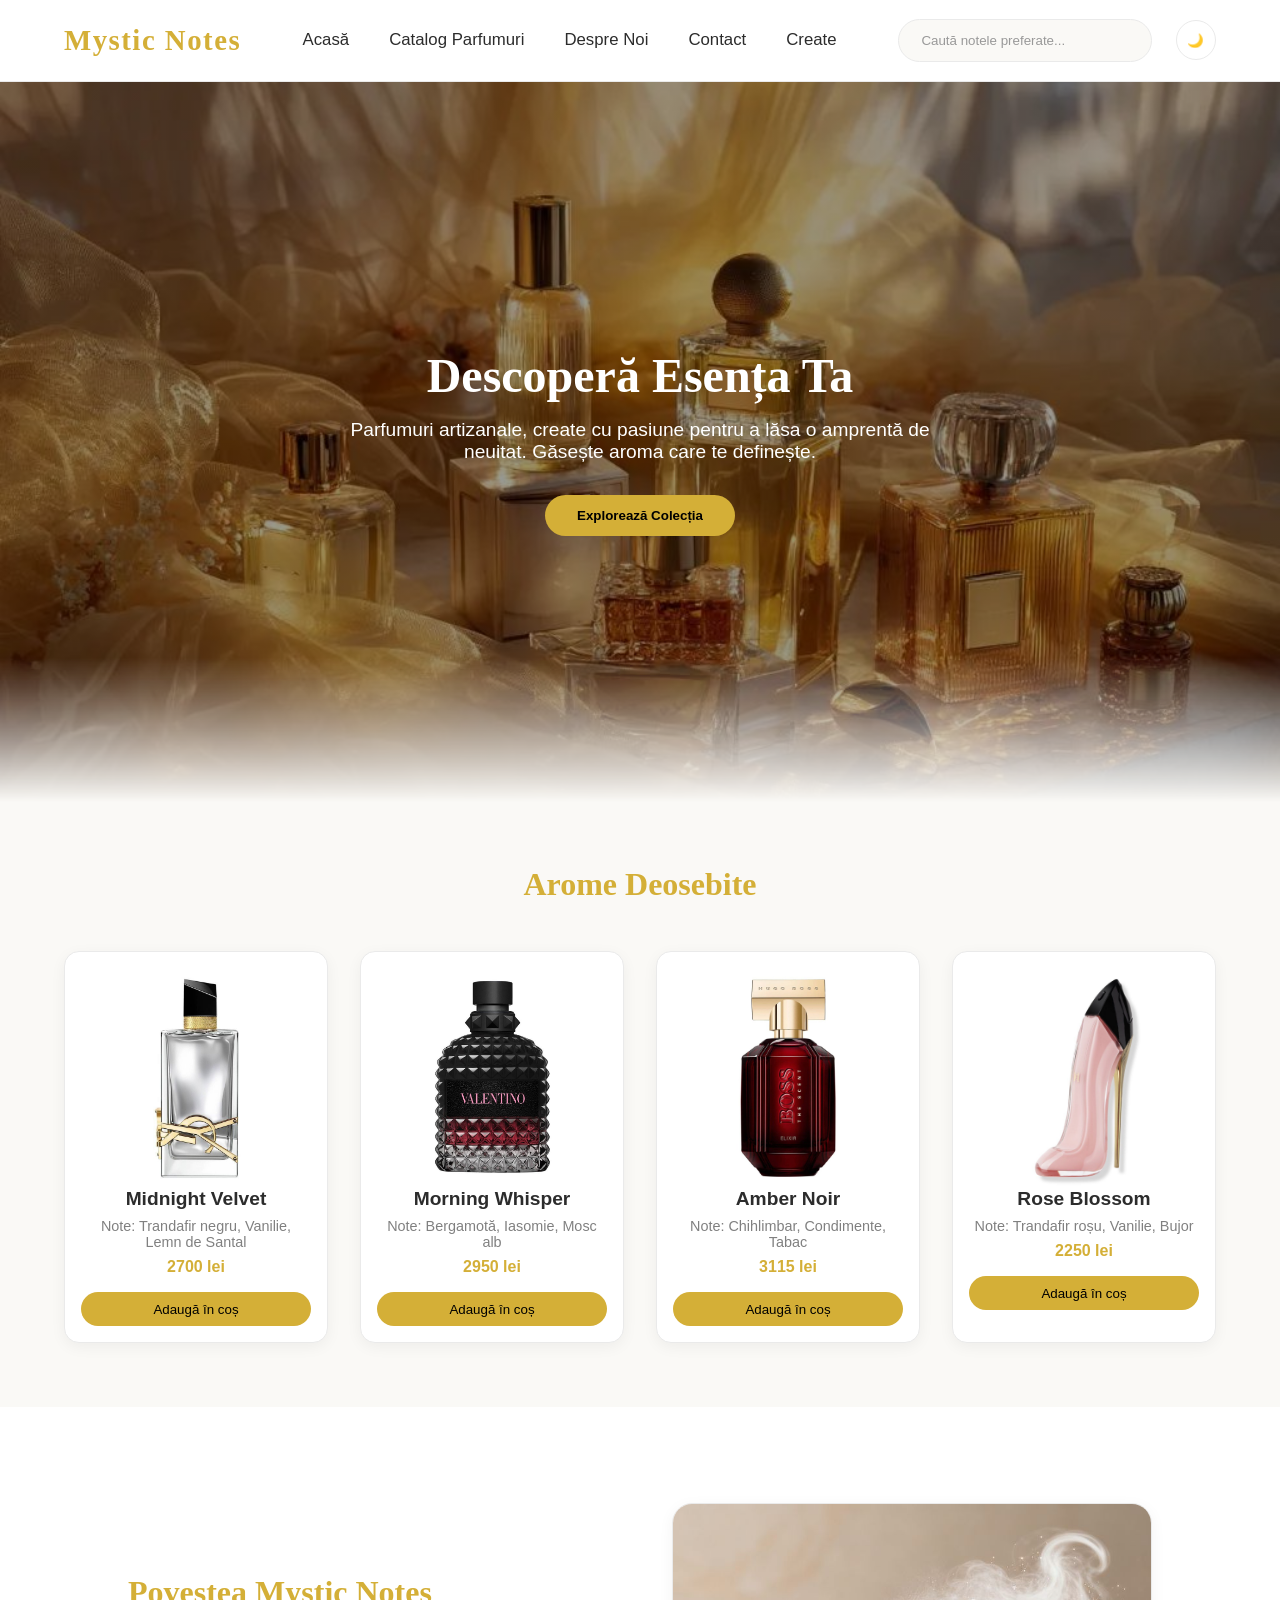
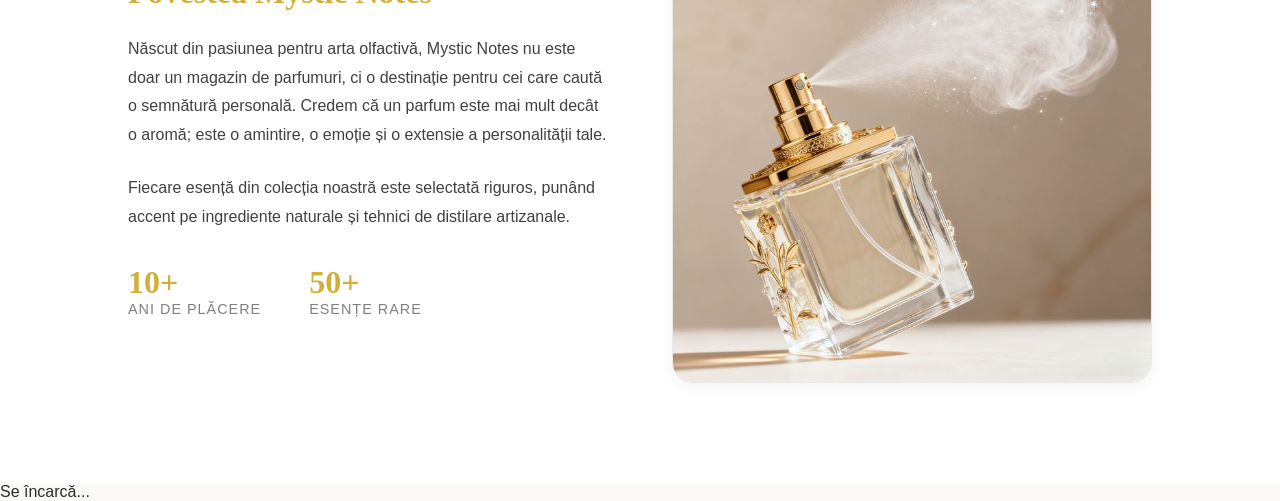
==== index.html @ 204b94d5 "API product" ====
<!DOCTYPE html>
<html lang="ro">

<head>
    <meta charset="UTF-8">
    <meta name="viewport" content="width=device-width, initial-scale=1.0">
    <title>Mystic Notes</title>
    <link rel="stylesheet" href="style.css">
    <link rel="stylesheet" href="https://cdn-uicons.flaticon.com/uicons-bold-rounded/css/uicons-bold-rounded.css">
</head>

<body>

    <header class="header">
        <div class="logo">Mystic Notes</div>

        <nav class="navbar">
            <ul class="nav-links">
                <li><a href="#">Acasă</a></li>
                <li><a href="#">Catalog Parfumuri</a></li>
                <li><a href="#">Despre Noi</a></li>
                <li><a href="Contact us.html">Contact</a></li>
                <li><a href="#">Create</a></li>
            </ul>
        </nav>

        <div class="header-actions">
            <div class="search-container">
                <input type="text" placeholder="Caută notele preferate..." class="search-input">
                <button class="search-btn">
                    <i class="fi fi-br-search"></i>
                </button>
            </div>
            <button id="theme-toggle" class="theme-btn" aria-label="Schimbă tema">
                <span class="icon">🌙</span>
            </button>
            <script src="theme.js"></script>
        </div>
    </header>

    <script src="script.js"></script>

    <main>
        <section class="hero">
            <div class="hero-content">
                <h1>Descoperă Esența Ta</h1>
                <p>Parfumuri artizanale, create cu pasiune pentru a lăsa o amprentă de neuitat. Găsește aroma care te
                    definește.</p>
                <a href="collection.html">
                    <button class="cta-btn">Explorează Colecția</button>
                </a>
            </div>
        </section>
        <section class="catalog" id="catalog">
            <h2 class="section-title">Arome Deosebite</h2>

            <div class="product-grid">
                <!-- PRODUS 1 -->
                <div class="product-card">
                    <a href="product-page.html" class="product-link">
                        <div class="product-image">
                            <img src="imp/libre.jpg" alt="Midnight Velvet">
                        </div>
                        <h3 class="product-name">Midnight Velvet</h3>
                    </a>
                    <p class="product-notes">Note: Trandafir negru, Vanilie, Lemn de Santal</p>
                    <p class="product-price">2700 lei</p>
                    <button class="add-to-cart-btn">Adaugă în coș</button>
                </div>

                <!-- PRODUS 2 -->
                <div class="product-card">
                    <a href="product-page-2.html" class="product-link">
                        <div class="product-image">
                            <img src="imp/valentino.jpg" alt="Morning Whisper">
                        </div>
                        <h3 class="product-name">Morning Whisper</h3>
                    </a>
                    <p class="product-notes">Note: Bergamotă, Iasomie, Mosc alb</p>
                    <p class="product-price">2950 lei</p>
                    <button class="add-to-cart-btn">Adaugă în coș</button>
                </div>

                <!-- PRODUS 3 -->
                <div class="product-card">
                    <a href="product-page-3.html" class="product-link">
                        <div class="product-image">
                            <img src="imp/boss.jpg" alt="Amber Noir">
                        </div>
                        <h3 class="product-name">Amber Noir</h3>
                    </a>
                    <p class="product-notes">Note: Chihlimbar, Condimente, Tabac</p>
                    <p class="product-price">3115 lei</p>
                    <button class="add-to-cart-btn">Adaugă în coș</button>
                </div>

                <!-- PRODUS 4 -->
                <div class="product-card">
                    <a href="product-page-4.html" class="product-link">
                        <div class="product-image">
                            <img src="imp/blush.jpg" alt="Rose Blossom">
                        </div>
                        <h3 class="product-name">Rose Blossom</h3>
                    </a>
                    <p class="product-notes">Note: Trandafir roșu, Vanilie, Bujor</p>
                    <p class="product-price">2250 lei</p>
                    <button class="add-to-cart-btn">Adaugă în coș</button>
                </div>

            </div>
        </section>
        <section class="about" id="despre-noi">
            <div class="about-container">
                <div class="about-text">
                    <h2 class="section-title">Povestea Mystic Notes</h2>
                    <p>Născut din pasiunea pentru arta olfactivă, Mystic Notes nu este doar un magazin de parfumuri, ci
                        o destinație pentru cei care caută o semnătură personală. Credem că un parfum este mai mult
                        decât o aromă; este o amintire, o emoție și o extensie a personalității tale.</p>
                    <p>Fiecare esență din colecția noastră este selectată riguros, punând accent pe ingrediente naturale
                        și tehnici de distilare artizanale.</p>
                    <div class="about-stats">
                        <div class="stat-item">
                            <span class="stat-number">10+</span>
                            <span class="stat-label">Ani de Plăcere</span>
                        </div>
                        <div class="stat-item">
                            <span class="stat-number">50+</span>
                            <span class="stat-label">Esențe Rare</span>
                        </div>
                    </div>
                </div>
                <div class="about-image">
                    <img src="imp/about.jpg" alt="Artizanat Parfumuri">
                </div>
            </div>
        </section>
    </main>
</body>
</html>
<p id="pret">Se încarcă...</p>
<script src="script.js">
</script>
---- style.css ----
/* Variabile globale - Tema Light (Implicită) */
:root {
    --bg-color: #faf9f6; /* Alb cald, perlat */
    --header-bg: #ffffff;
    --text-color: #2c2c2c;
    --accent-color: #d4af37; /* Auriu rafinat */
    --shadow: 0 4px 15px rgba(0, 0, 0, 0.05);
    --border-color: #eaeaea;
}

/* Suprascrierea variabilelor pentru Tema Dark */
body.dark-mode {
    --bg-color: #0f0f11; /* Negru intens, misterios */
    --header-bg: #1a1a1c;
    --text-color: #f0f0f0;
    --accent-color: #cda434; /* Auriu ajustat pentru contrast */
    --shadow: 0 4px 15px rgba(0, 0, 0, 0.4);
    --border-color: #2a2a2c;
}

/* Resetări de bază */
* {
    margin: 0;
    padding: 0;
    box-sizing: border-box;
    font-family: 'Segoe UI', Tahoma, Geneva, Verdana, sans-serif;
    transition: background-color 0.4s ease, color 0.4s ease;
}

body {
    background-color: var(--bg-color);
    color: var(--text-color);
}

/* Stilizare Header */
.header {
    display: flex;
    justify-content: space-between;
    align-items: center;
    padding: 1.2rem 5%;
    background-color: var(--header-bg);
    box-shadow: var(--shadow);
    border-bottom: 1px solid var(--border-color);
}

.logo {
    font-size: 1.8rem;
    font-weight: 700;
    color: var(--accent-color);
    letter-spacing: 1.5px;
    font-family: 'Georgia', serif; /* Font cu serife pentru eleganță */
    cursor: pointer;
}

/* Navigație */
.navbar .nav-links {
    display: flex;
    list-style: none;
    gap: 2.5rem;
}

.navbar a {
    text-decoration: none;
    color: var(--text-color);
    font-weight: 500;
    font-size: 1.05rem;
    position: relative;
}

.navbar a::after {
    content: '';
    position: absolute;
    width: 0;
    height: 2px;
    bottom: -4px;
    left: 0;
    background-color: var(--accent-color);
    transition: width 0.3s ease;
}

.navbar a:hover::after {
    width: 100%;
}

.navbar a:hover {
    color: var(--accent-color);
}

/* Acțiuni (Căutare + Dark Mode) */
.header-actions {
    display: flex;
    align-items: center;
    gap: 1.5rem;
}

.search-container {
    display: flex;
    align-items: center;
    border: 1px solid var(--border-color);
    border-radius: 30px;
    padding: 0.4rem 1rem;
    background-color: var(--bg-color);
}

.search-input {
    border: none;
    outline: none;
    background: transparent;
    color: var(--text-color);
    padding: 0.4rem;
    width: 220px;
}

.search-input::placeholder {
    color: #999;
}

.search-btn {
    background: transparent;
    border: none;
    cursor: pointer;
    font-size: 1.1rem;
    color: var(--text-color);
}

.search-btn i {
    font-size: 18px;
}

.theme-btn {
    background: transparent;
    border: 1px solid var(--border-color);
    border-radius: 50%;
    width: 40px;
    height: 40px;
    cursor: pointer;
    color: var(--text-color);
    display: flex;
    align-items: center;
    justify-content: center;
    transition: transform 0.3s ease;
}

.theme-btn:hover {
    transform: scale(1.1);
    background-color: var(--border-color);
}

.hero {
    height: 80vh;
    display: flex;
    align-items: center;
    justify-content: center;
    text-align: center;
    padding: 0 10%;
    background: linear-gradient(rgba(0,0,0,0.4), rgba(0,0,0,0.4)), url(imp/aroma.jpg);
    background-size: cover;
    background-position: center;
    color: white;

    -webkit-mask-image: linear-gradient(to bottom, black 80%, transparent 100%);
    mask-image: linear-gradient(to bottom, black 80%, transparent 100%);
}

.hero-content h1 {
    font-size: 3rem;
    margin-bottom: 1rem;
    font-family: 'Georgia', serif;
}

.hero-content p {
    font-size: 1.2rem;
    margin-bottom: 2rem;
    max-width: 600px;
}

.cta-btn {
    padding: 0.8rem 2rem;
    border: none;
    border-radius: 30px;
    background-color: var(--accent-color);
    color: black;
    font-weight: 600;
    cursor: pointer;
    transition: all 0.3s ease;
}

.cta-btn:hover {
    transform: scale(1.05);
    opacity: 0.9;
}

.catalog {
    padding: 4rem 5%;
    text-align: center;
}

.section-title {
    font-size: 2rem;
    margin-bottom: 3rem;
    font-family: 'Georgia', serif;
    color: var(--accent-color);
}

.product-grid {
    display: grid;
    grid-template-columns: repeat(4, 1fr);
    gap: 2rem;
}

.product-card {
    width: 100%;
    background-color: var(--header-bg);
    border: 1px solid var(--border-color);
    border-radius: 15px;
    padding: 1rem;
    box-shadow: var(--shadow);
    transition: transform 0.3s ease;
}

.product-card:hover {
    transform: translateY(-8px);
}

.product-image {
    width: 100%;
    height: 220px;
    display: flex;
    align-items: center;
    justify-content: center;
    overflow: hidden;
}

.product-image img {
    max-width: 100%;
    max-height: 100%;
    object-fit: contain; /* 🔥 schimbă asta */
}

/* Text produs */
.product-name {
    font-size: 1.2rem;
    margin-bottom: 0.5rem;
}

.product-notes {
    font-size: 0.9rem;
    color: gray;
    margin-bottom: 0.5rem;
}

.product-price {
    font-weight: bold;
    margin-bottom: 1rem;
    color: var(--accent-color);
}

/* Buton */
.add-to-cart-btn {
    width: 100%;
    padding: 0.6rem;
    border: none;
    border-radius: 20px;
    background-color: var(--accent-color);
    color: black;
    cursor: pointer;
    transition: 0.3s;
}

.add-to-cart-btn:hover {
    opacity: 0.85;
}

/* Secțiunea Despre Noi */
.about {
    padding: 6rem 10%;
    background-color: var(--header-bg);
}

.about-container {
    display: flex;
    align-items: center;
    gap: 4rem;
}

.about-text {
    flex: 1;
    text-align: left;
}

.about-text .section-title {
    text-align: left;
    margin-bottom: 1.5rem;
}

.about-text p {
    line-height: 1.8;
    margin-bottom: 1.5rem;
    color: var(--text-color);
    opacity: 0.9;
}

.about-image {
    flex: 1;
    position: relative;
}

.about-image img {
    width: 100%;
    border-radius: 20px;
    box-shadow: var(--shadow);
    border: 1px solid var(--border-color);
}

/* Statistici în secțiunea About */
.about-stats {
    display: flex;
    gap: 3rem;
    margin-top: 2rem;
}

.stat-item {
    display: flex;
    flex-direction: column;
}

.stat-number {
    font-size: 2rem;
    font-weight: bold;
    color: var(--accent-color);
    font-family: 'Georgia', serif;
}

.stat-label {
    font-size: 0.9rem;
    text-transform: uppercase;
    letter-spacing: 1px;
    color: gray;
}

/* Scroll Fin (Smooth Scroll) */
html {
    scroll-behavior: smooth;
}

/* Ajustare Product Grid pentru Responsivitate */
@media (max-width: 1024px) {
    .product-grid {
        grid-template-columns: repeat(2, 1fr);
    }
    .about-container {
        flex-direction: column;
    }
}

@media (max-width: 600px) {
    .product-grid {
        grid-template-columns: 1fr;
    }
    .navbar {
        display: none; /* Ideal ar fi un meniu burger aici ulterior */
    }
}

.product-link {
    text-decoration: none; /* Scoate linia de sub text */
    color: inherit;        /* Păstrează culoarea originală a textului */
    display: block;        /* Face tot spațiul link-ului clicabil */
}

.product-image img {
    transition: transform 0.3s ease;
}

.product-link:hover .product-image img {
    transform: scale(1.05); /* Efect vizual plăcut la hover pe link */
}

.product-card img {
    width: 100%;
    height: 220px;
    object-fit: contain;
    transition: transform 0.3s ease;
}

.product-card:hover img {
    transform: scale(1.05);
}
#currency {
    margin-left: 10px;
    padding: 5px;
    border-radius: 6px;
    cursor: pointer;
}
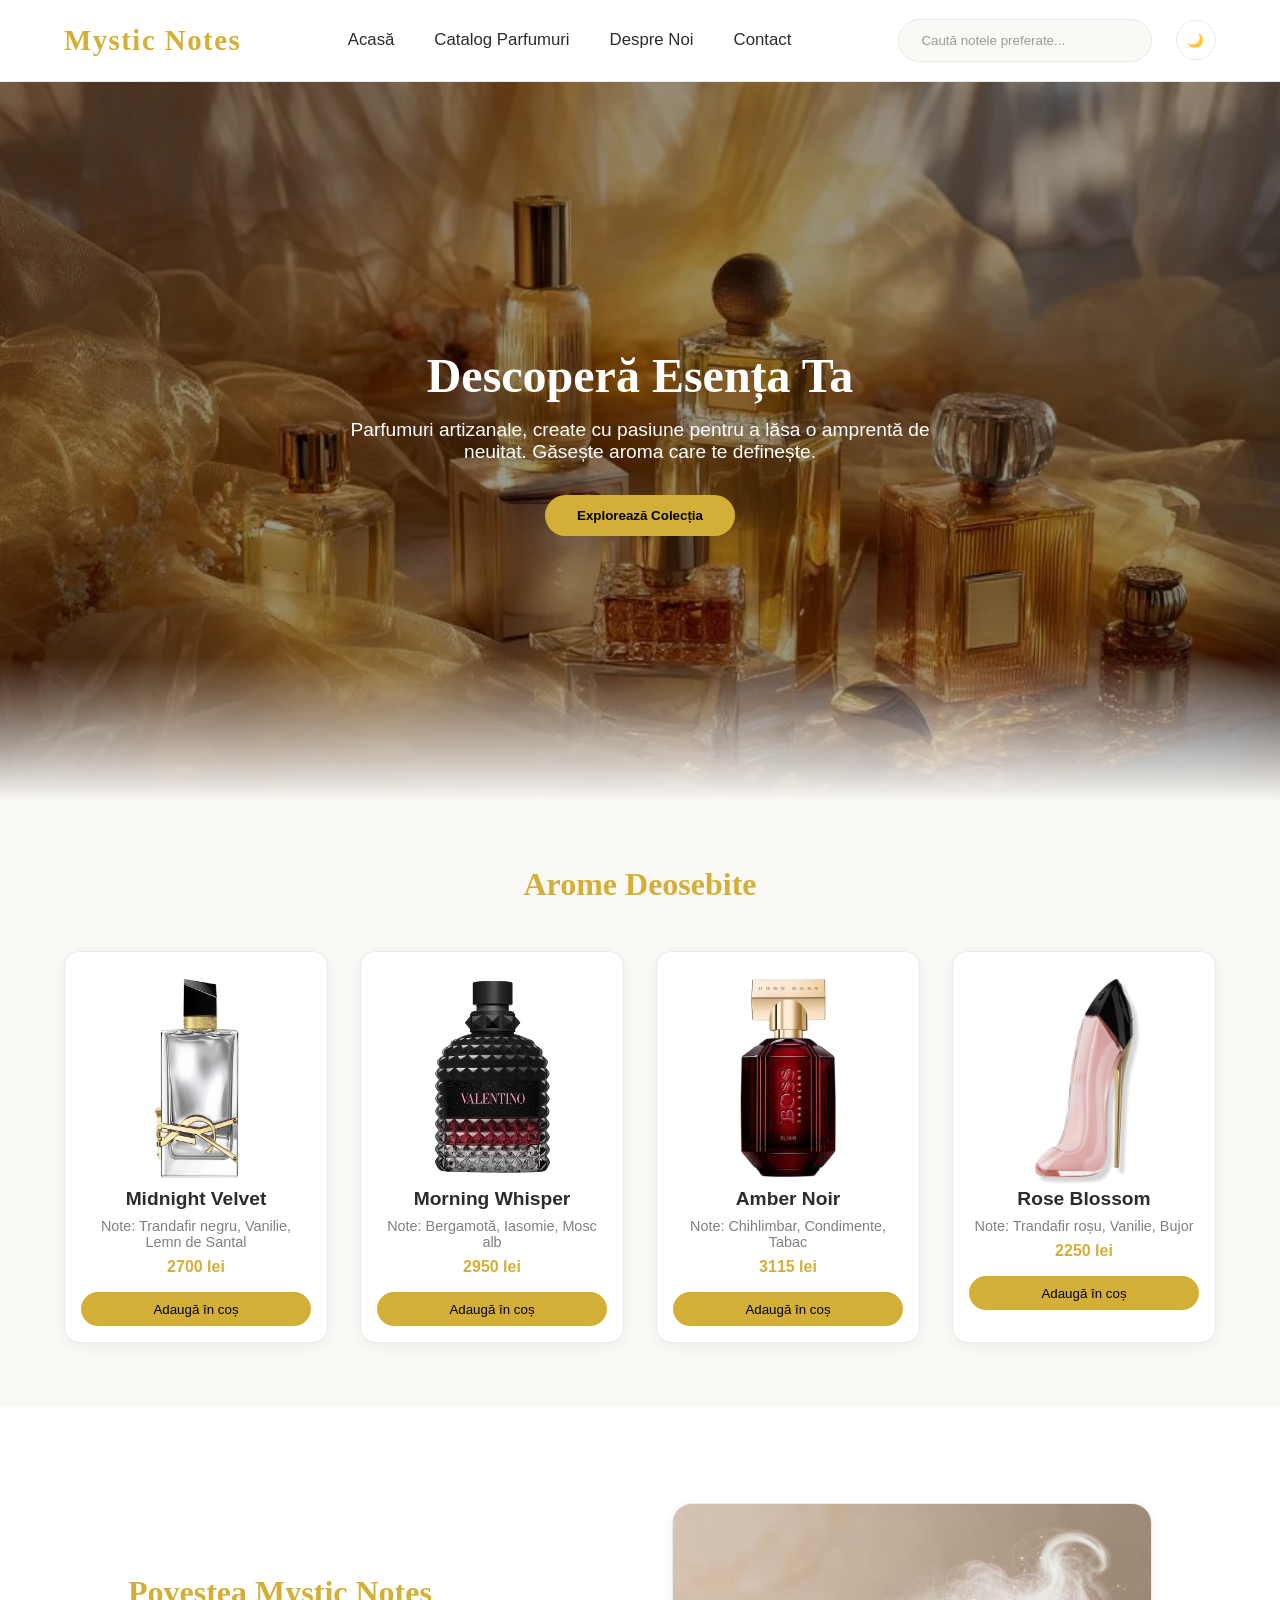
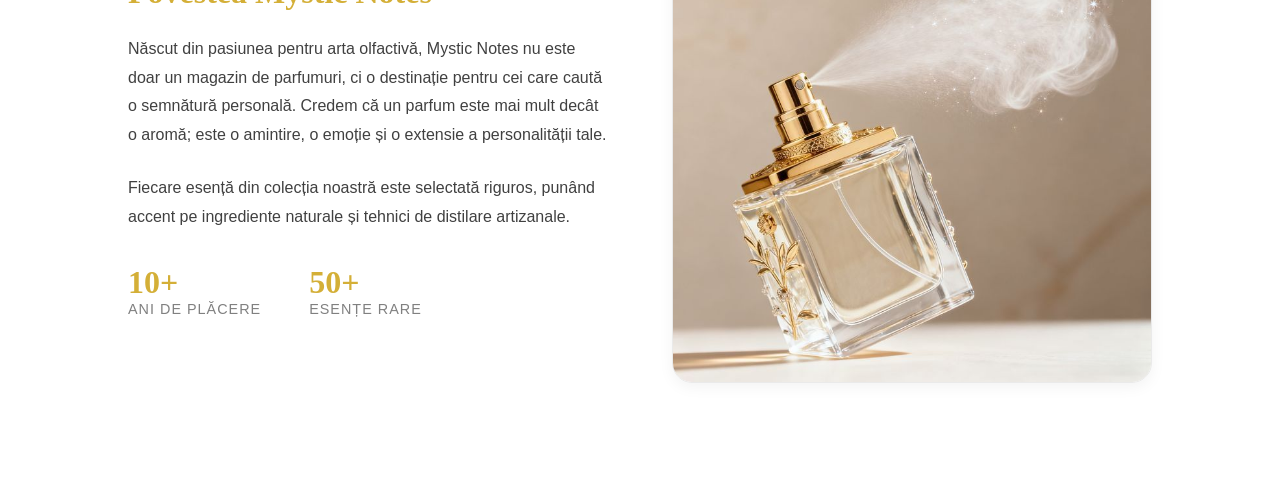
==== commit c7c9c873: "functionarea navigarii pe site" ====
--- a/index.html
+++ b/index.html
@@ -16,11 +16,10 @@
 
         <nav class="navbar">
             <ul class="nav-links">
-                <li><a href="#">Acasă</a></li>
-                <li><a href="#">Catalog Parfumuri</a></li>
-                <li><a href="#">Despre Noi</a></li>
+                <li><a href="#top">Acasă</a></li>
+                <li><a href="collection.html">Catalog Parfumuri</a></li>
+                <li><a href="#despre-noi">Despre Noi</a></li>
                 <li><a href="Contact us.html">Contact</a></li>
-                <li><a href="#">Create</a></li>
             </ul>
         </nav>
 
@@ -55,6 +54,7 @@
             <h2 class="section-title">Arome Deosebite</h2>
 
             <div class="product-grid">
+
                 <!-- PRODUS 1 -->
                 <div class="product-card">
                     <a href="product-page.html" class="product-link">
@@ -136,7 +136,5 @@
         </section>
     </main>
 </body>
-</html>
-<p id="pret">Se încarcă...</p>
-<script src="script.js">
-</script>+
+</html>
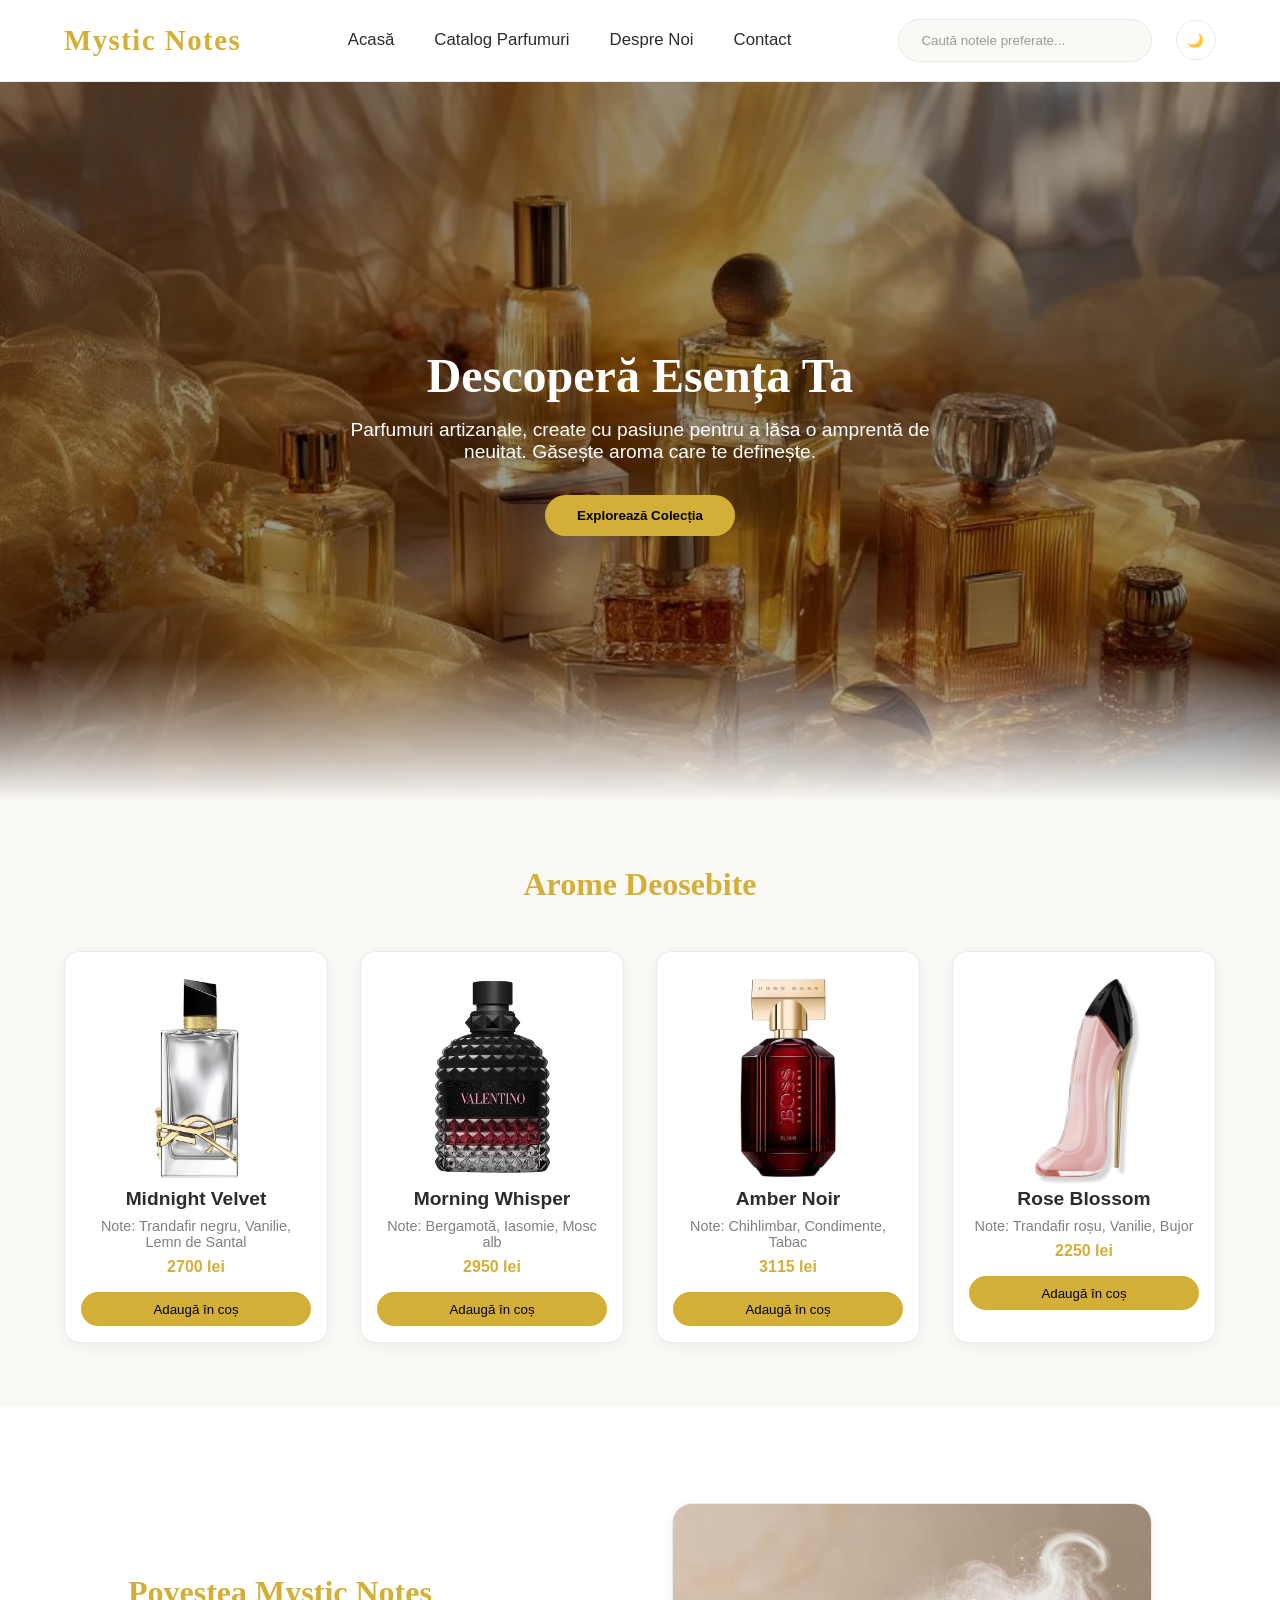
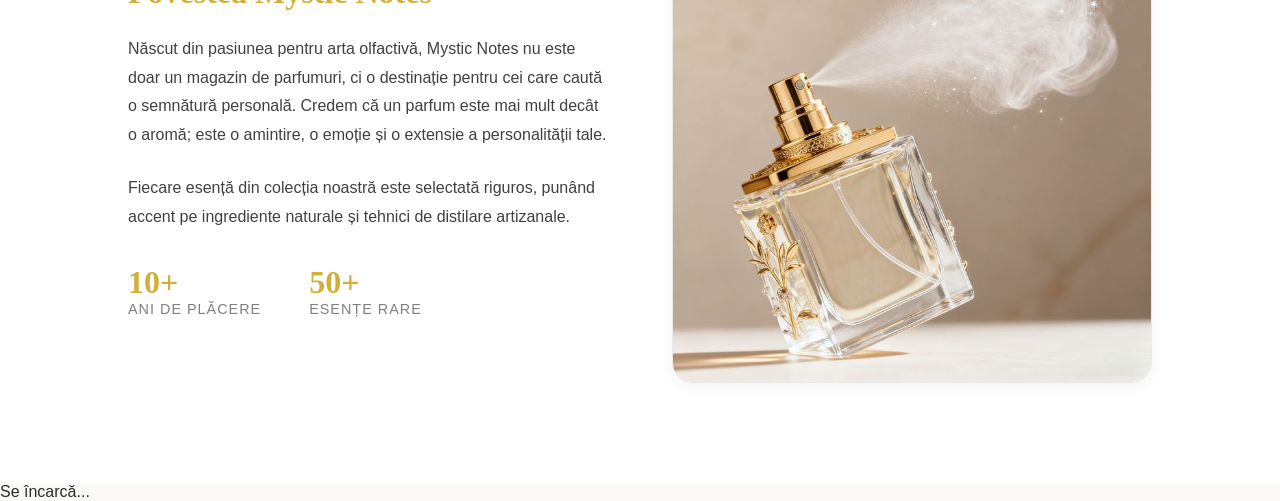
==== commit b093075c: "Merge branch 'main' into navigation" ====
--- a/index.html
+++ b/index.html
@@ -54,7 +54,6 @@
             <h2 class="section-title">Arome Deosebite</h2>
 
             <div class="product-grid">
-
                 <!-- PRODUS 1 -->
                 <div class="product-card">
                     <a href="product-page.html" class="product-link">
@@ -136,5 +135,7 @@
         </section>
     </main>
 </body>
-
-</html>+</html>
+<p id="pret">Se încarcă...</p>
+<script src="script.js">
+</script>
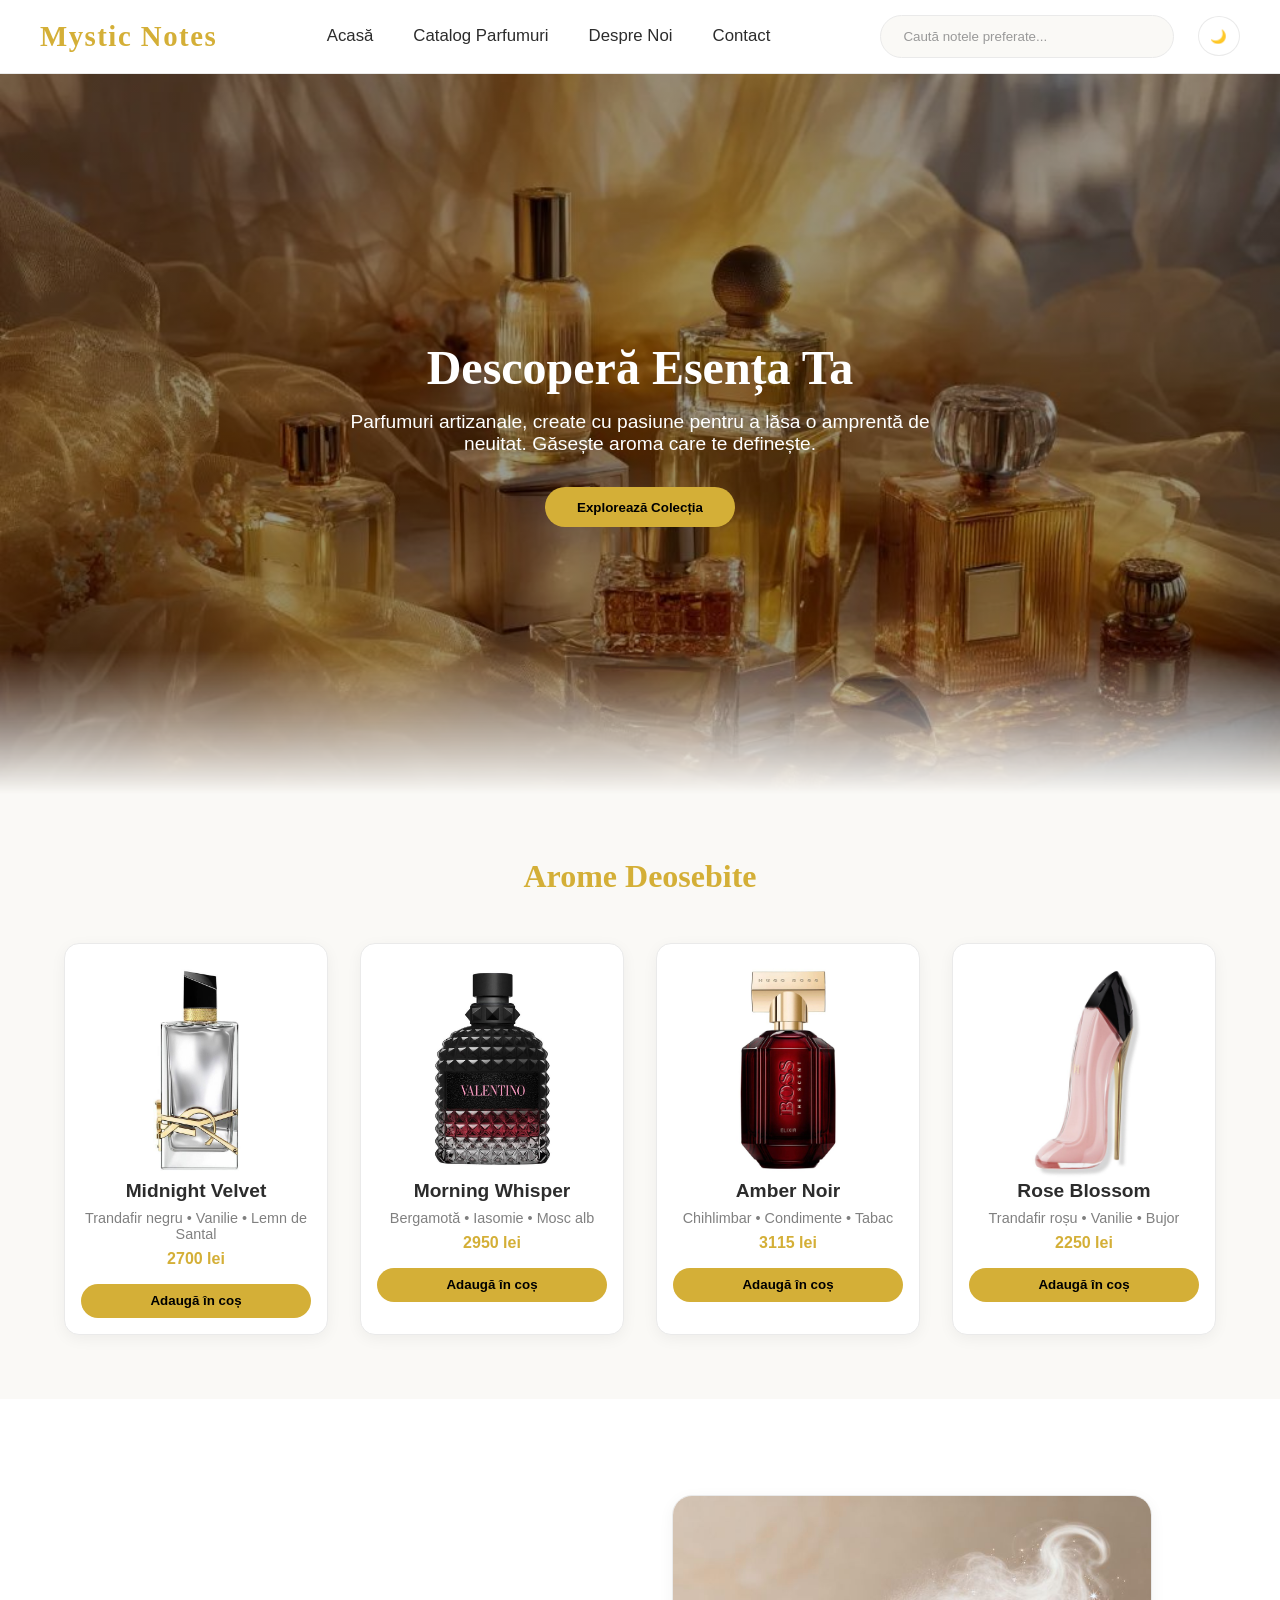
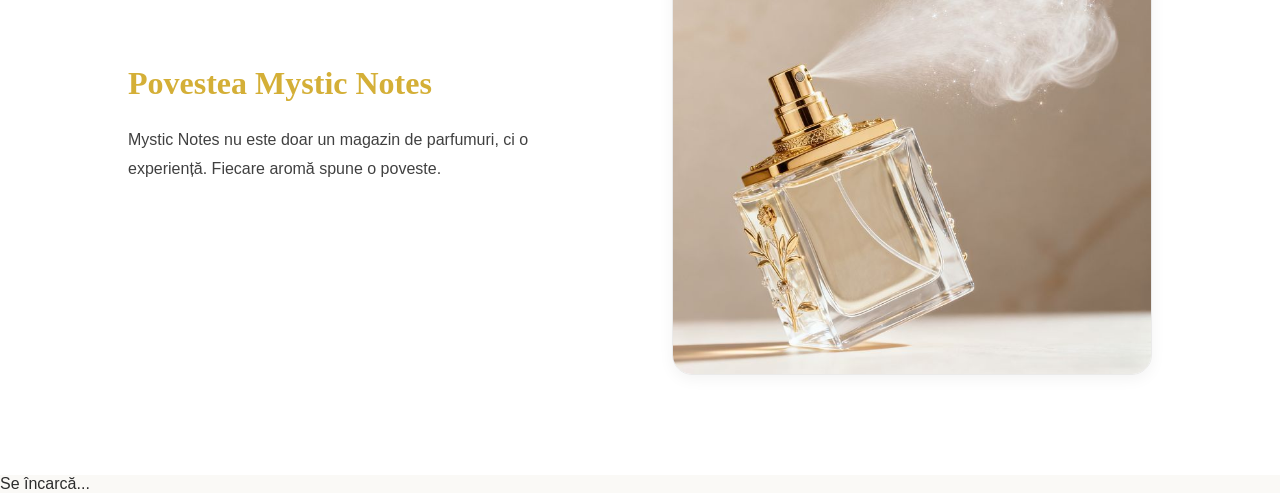
==== commit 3d6b9d22: "add dark for 2 files" ====
--- a/index.html
+++ b/index.html
@@ -5,6 +5,7 @@
     <meta charset="UTF-8">
     <meta name="viewport" content="width=device-width, initial-scale=1.0">
     <title>Mystic Notes</title>
+
     <link rel="stylesheet" href="style.css">
     <link rel="stylesheet" href="https://cdn-uicons.flaticon.com/uicons-bold-rounded/css/uicons-bold-rounded.css">
 </head>
@@ -30,31 +31,33 @@
                     <i class="fi fi-br-search"></i>
                 </button>
             </div>
-            <button id="theme-toggle" class="theme-btn" aria-label="Schimbă tema">
-                <span class="icon">🌙</span>
-            </button>
-            <script src="theme.js"></script>
+
+            <!-- BUTON TEMĂ (simplificat) -->
+            <button id="theme-toggle" class="theme-btn">🌙</button>
         </div>
     </header>
 
-    <script src="script.js"></script>
+    <main>
 
-    <main>
         <section class="hero">
             <div class="hero-content">
                 <h1>Descoperă Esența Ta</h1>
-                <p>Parfumuri artizanale, create cu pasiune pentru a lăsa o amprentă de neuitat. Găsește aroma care te
-                    definește.</p>
+                <p>
+                    Parfumuri artizanale, create cu pasiune pentru a lăsa o amprentă de neuitat.
+                    Găsește aroma care te definește.
+                </p>
+
                 <a href="collection.html">
                     <button class="cta-btn">Explorează Colecția</button>
                 </a>
             </div>
         </section>
+
         <section class="catalog" id="catalog">
             <h2 class="section-title">Arome Deosebite</h2>
 
             <div class="product-grid">
-                <!-- PRODUS 1 -->
+
                 <div class="product-card">
                     <a href="product-page.html" class="product-link">
                         <div class="product-image">
@@ -62,12 +65,11 @@
                         </div>
                         <h3 class="product-name">Midnight Velvet</h3>
                     </a>
-                    <p class="product-notes">Note: Trandafir negru, Vanilie, Lemn de Santal</p>
+                    <p class="product-notes">Trandafir negru • Vanilie • Lemn de Santal</p>
                     <p class="product-price">2700 lei</p>
                     <button class="add-to-cart-btn">Adaugă în coș</button>
                 </div>
 
-                <!-- PRODUS 2 -->
                 <div class="product-card">
                     <a href="product-page-2.html" class="product-link">
                         <div class="product-image">
@@ -75,12 +77,11 @@
                         </div>
                         <h3 class="product-name">Morning Whisper</h3>
                     </a>
-                    <p class="product-notes">Note: Bergamotă, Iasomie, Mosc alb</p>
+                    <p class="product-notes">Bergamotă • Iasomie • Mosc alb</p>
                     <p class="product-price">2950 lei</p>
                     <button class="add-to-cart-btn">Adaugă în coș</button>
                 </div>
 
-                <!-- PRODUS 3 -->
                 <div class="product-card">
                     <a href="product-page-3.html" class="product-link">
                         <div class="product-image">
@@ -88,12 +89,11 @@
                         </div>
                         <h3 class="product-name">Amber Noir</h3>
                     </a>
-                    <p class="product-notes">Note: Chihlimbar, Condimente, Tabac</p>
+                    <p class="product-notes">Chihlimbar • Condimente • Tabac</p>
                     <p class="product-price">3115 lei</p>
                     <button class="add-to-cart-btn">Adaugă în coș</button>
                 </div>
 
-                <!-- PRODUS 4 -->
                 <div class="product-card">
                     <a href="product-page-4.html" class="product-link">
                         <div class="product-image">
@@ -101,41 +101,38 @@
                         </div>
                         <h3 class="product-name">Rose Blossom</h3>
                     </a>
-                    <p class="product-notes">Note: Trandafir roșu, Vanilie, Bujor</p>
+                    <p class="product-notes">Trandafir roșu • Vanilie • Bujor</p>
                     <p class="product-price">2250 lei</p>
                     <button class="add-to-cart-btn">Adaugă în coș</button>
                 </div>
 
             </div>
         </section>
+
         <section class="about" id="despre-noi">
             <div class="about-container">
                 <div class="about-text">
                     <h2 class="section-title">Povestea Mystic Notes</h2>
-                    <p>Născut din pasiunea pentru arta olfactivă, Mystic Notes nu este doar un magazin de parfumuri, ci
-                        o destinație pentru cei care caută o semnătură personală. Credem că un parfum este mai mult
-                        decât o aromă; este o amintire, o emoție și o extensie a personalității tale.</p>
-                    <p>Fiecare esență din colecția noastră este selectată riguros, punând accent pe ingrediente naturale
-                        și tehnici de distilare artizanale.</p>
-                    <div class="about-stats">
-                        <div class="stat-item">
-                            <span class="stat-number">10+</span>
-                            <span class="stat-label">Ani de Plăcere</span>
-                        </div>
-                        <div class="stat-item">
-                            <span class="stat-number">50+</span>
-                            <span class="stat-label">Esențe Rare</span>
-                        </div>
-                    </div>
+                    <p>
+                        Mystic Notes nu este doar un magazin de parfumuri,
+                        ci o experiență. Fiecare aromă spune o poveste.
+                    </p>
                 </div>
+
                 <div class="about-image">
                     <img src="imp/about.jpg" alt="Artizanat Parfumuri">
                 </div>
             </div>
         </section>
+
+        <!-- EXEMPLU ELEMENT -->
+        <p id="pret">Se încarcă...</p>
+
     </main>
+
+    <!-- SCRIPTURI LA FINAL -->
+    <script src="script.js"></script>
+    <script src="theme.js"></script>
+
 </body>
-</html>
-<p id="pret">Se încarcă...</p>
-<script src="script.js">
-</script>+</html>
--- a/style.css
+++ b/style.css
@@ -391,4 +391,43 @@
     padding: 5px;
     border-radius: 6px;
     cursor: pointer;
+}
+
+.header {
+    display: flex;
+    align-items: center;
+    justify-content: space-between;
+    padding: 15px 40px;
+}
+
+.logo {
+    text-decoration: none;
+}
+
+button {
+            background: #c9a27c;
+            color: white;
+            padding: 12px 20px;
+            border: none;
+            border-radius: 8px;
+            cursor: pointer;
+            font-weight: bold;
+        }
+
+.right-side {
+    margin-left: auto;
+    display: flex;
+    align-items: center;
+    gap: 20px;
+}
+
+.nav-links {
+    display: flex;
+    gap: 20px;
+    list-style: none;
+}
+
+.nav-links a {
+    text-decoration: none;
+    color: inherit;
 }
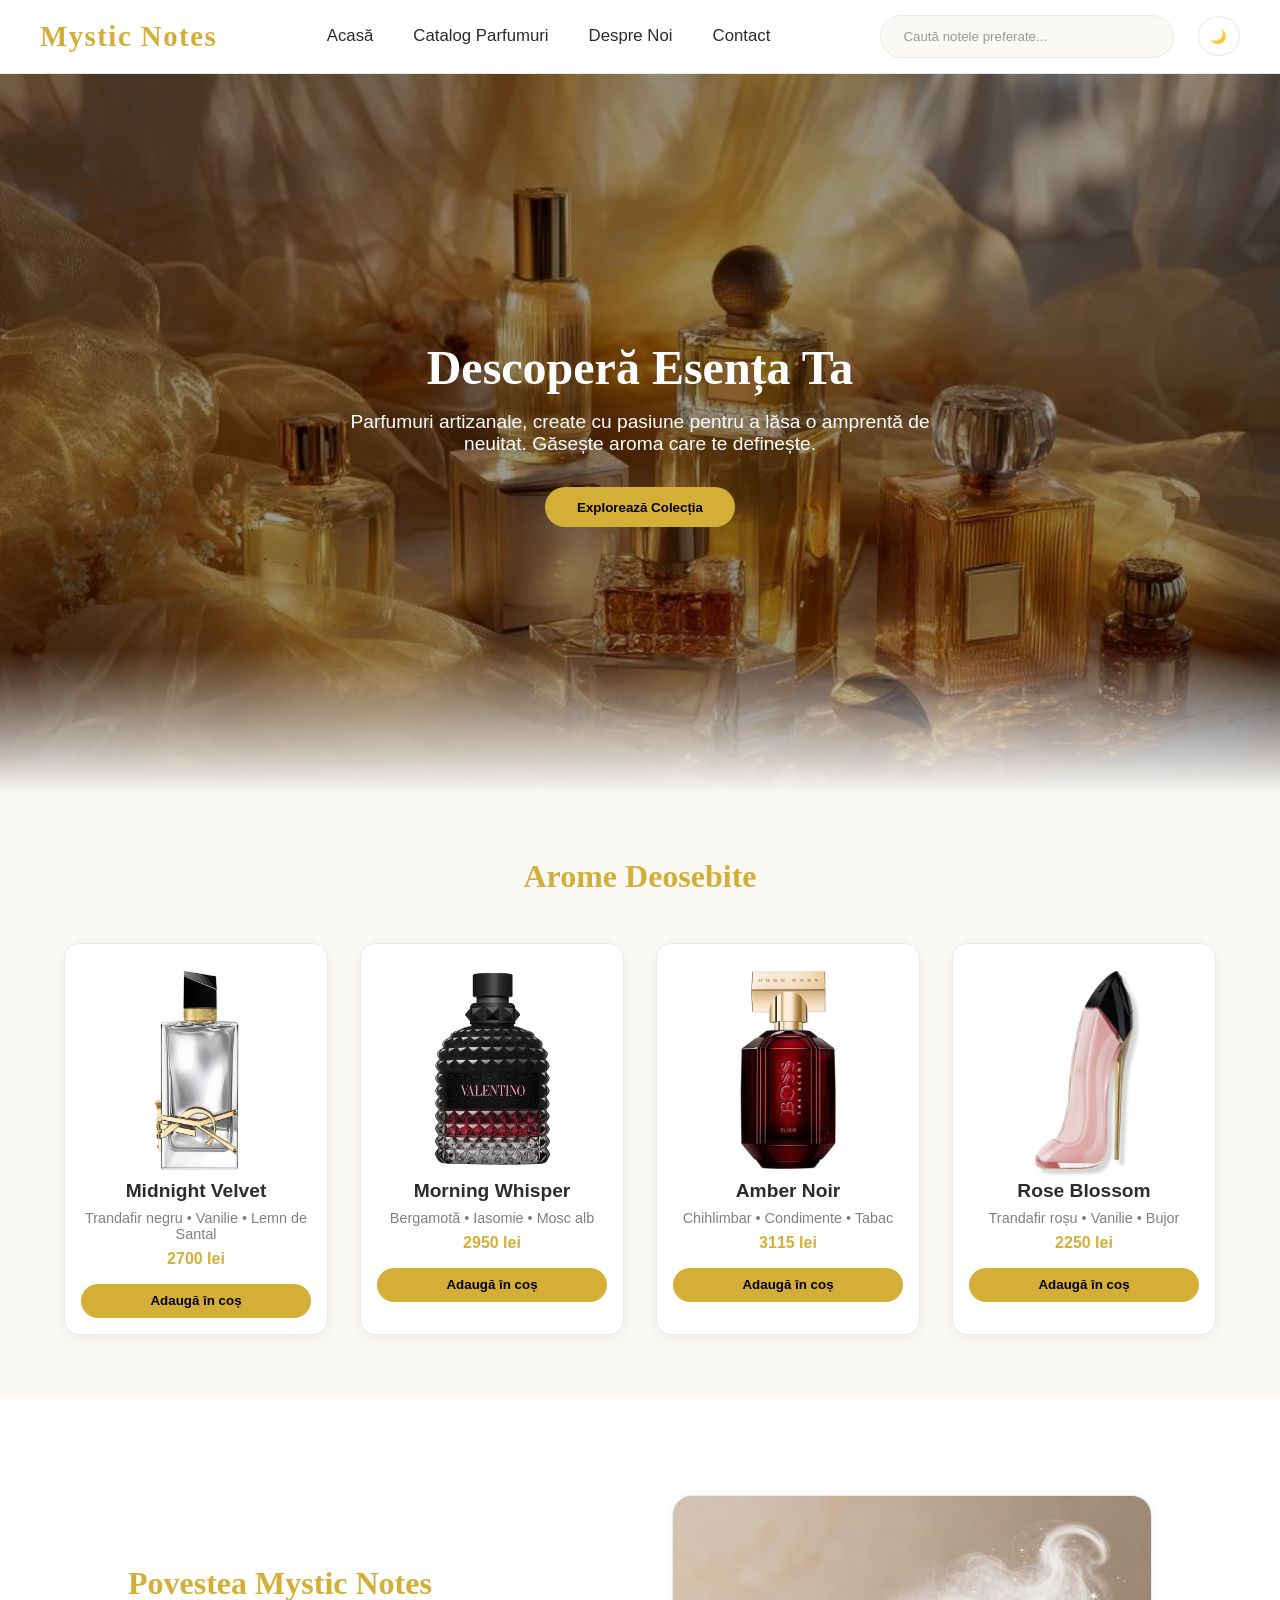
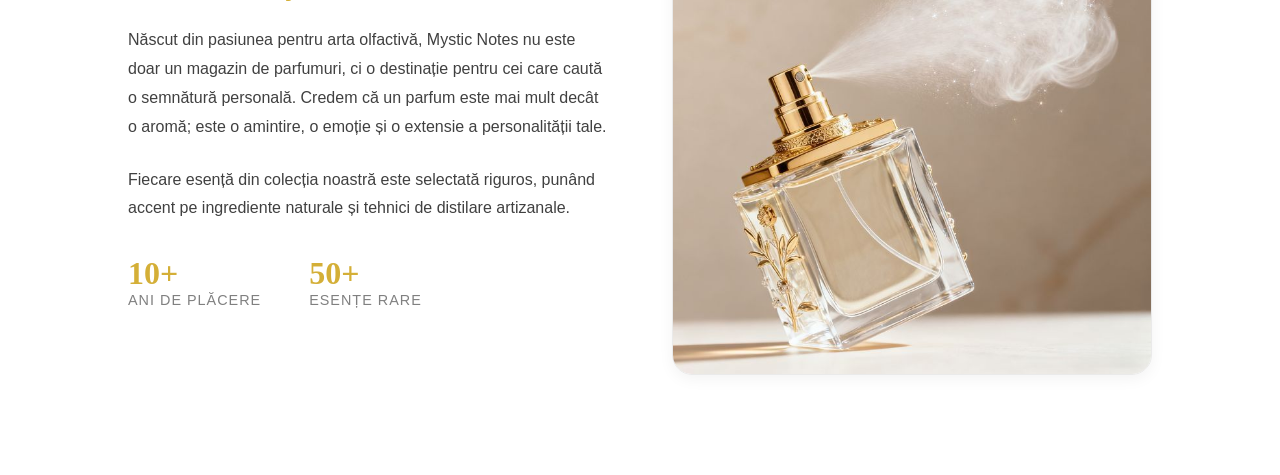
==== commit 28f1646a: "Update despre-noi" ====
--- a/index.html
+++ b/index.html
@@ -109,30 +109,31 @@
             </div>
         </section>
 
-        <section class="about" id="despre-noi">
+      <section class="about" id="despre-noi">
             <div class="about-container">
                 <div class="about-text">
                     <h2 class="section-title">Povestea Mystic Notes</h2>
-                    <p>
-                        Mystic Notes nu este doar un magazin de parfumuri,
-                        ci o experiență. Fiecare aromă spune o poveste.
-                    </p>
+                    <p>Născut din pasiunea pentru arta olfactivă, Mystic Notes nu este doar un magazin de parfumuri, ci
+                        o destinație pentru cei care caută o semnătură personală. Credem că un parfum este mai mult
+                        decât o aromă; este o amintire, o emoție și o extensie a personalității tale.</p>
+                    <p>Fiecare esență din colecția noastră este selectată riguros, punând accent pe ingrediente naturale
+                        și tehnici de distilare artizanale.</p>
+                    <div class="about-stats">
+                        <div class="stat-item">
+                            <span class="stat-number">10+</span>
+                            <span class="stat-label">Ani de Plăcere</span>
+                        </div>
+                        <div class="stat-item">
+                            <span class="stat-number">50+</span>
+                            <span class="stat-label">Esențe Rare</span>
+                        </div>
+                    </div>
                 </div>
-
                 <div class="about-image">
                     <img src="imp/about.jpg" alt="Artizanat Parfumuri">
                 </div>
             </div>
         </section>
-
-        <!-- EXEMPLU ELEMENT -->
-        <p id="pret">Se încarcă...</p>
-
     </main>
-
-    <!-- SCRIPTURI LA FINAL -->
-    <script src="script.js"></script>
-    <script src="theme.js"></script>
-
 </body>
 </html>
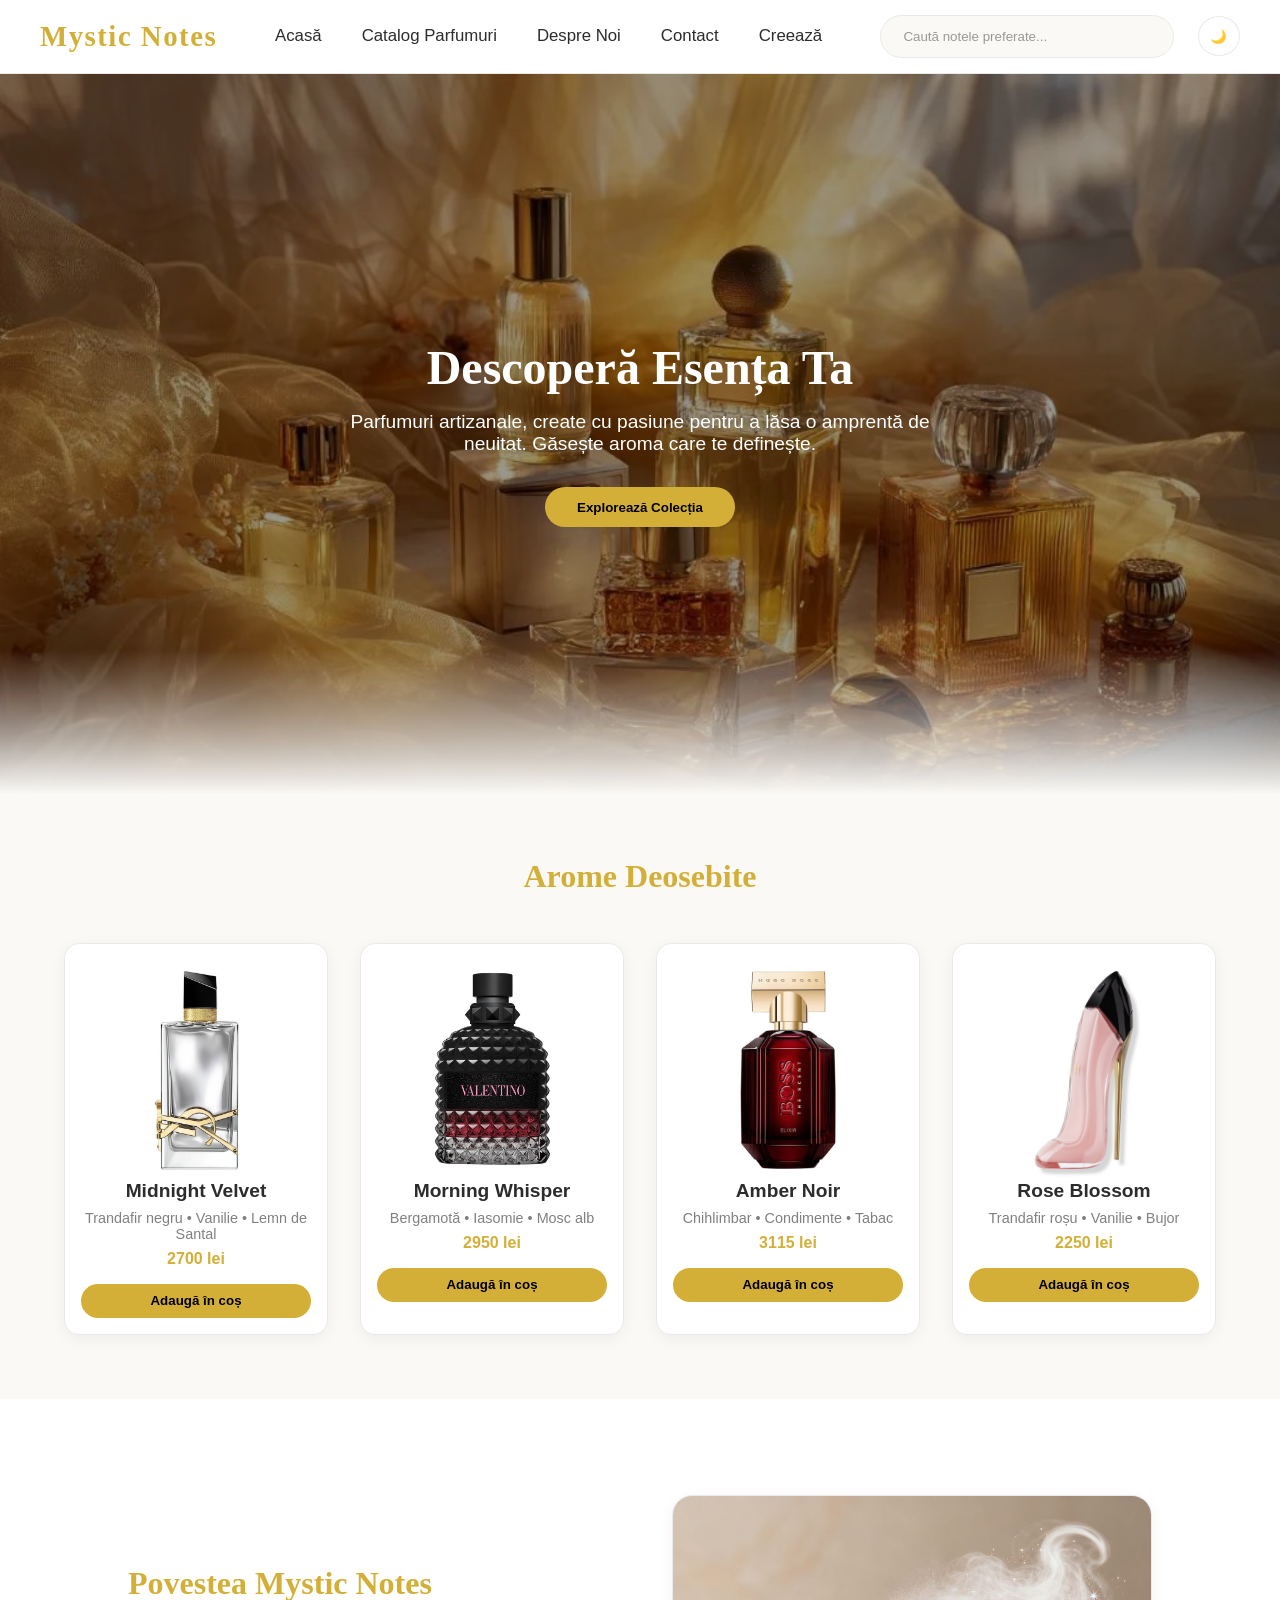
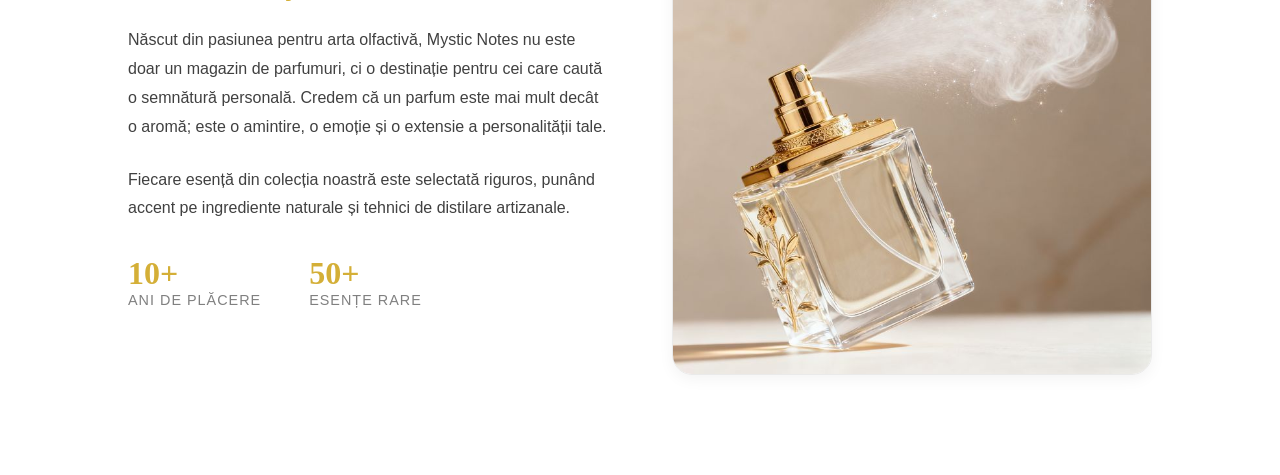
==== commit 64a607df: "add create button" ====
--- a/index.html
+++ b/index.html
@@ -21,6 +21,8 @@
                 <li><a href="collection.html">Catalog Parfumuri</a></li>
                 <li><a href="#despre-noi">Despre Noi</a></li>
                 <li><a href="Contact us.html">Contact</a></li>
+                <li><a href="Crează Parfumul.html">Creează</a></li>
+
             </ul>
         </nav>
 
@@ -32,11 +34,13 @@
                 </button>
             </div>
 
-            <!-- BUTON TEMĂ (simplificat) -->
-            <button id="theme-toggle" class="theme-btn">🌙</button>
-        </div>
-    </header>
-
+           
+          <button id="theme-toggle" class="theme-btn">🌙</button>
+        <script src="theme.js"></script>
+    </div>
+</header>
+<script src="script.js"></script>
+    
     <main>
 
         <section class="hero">
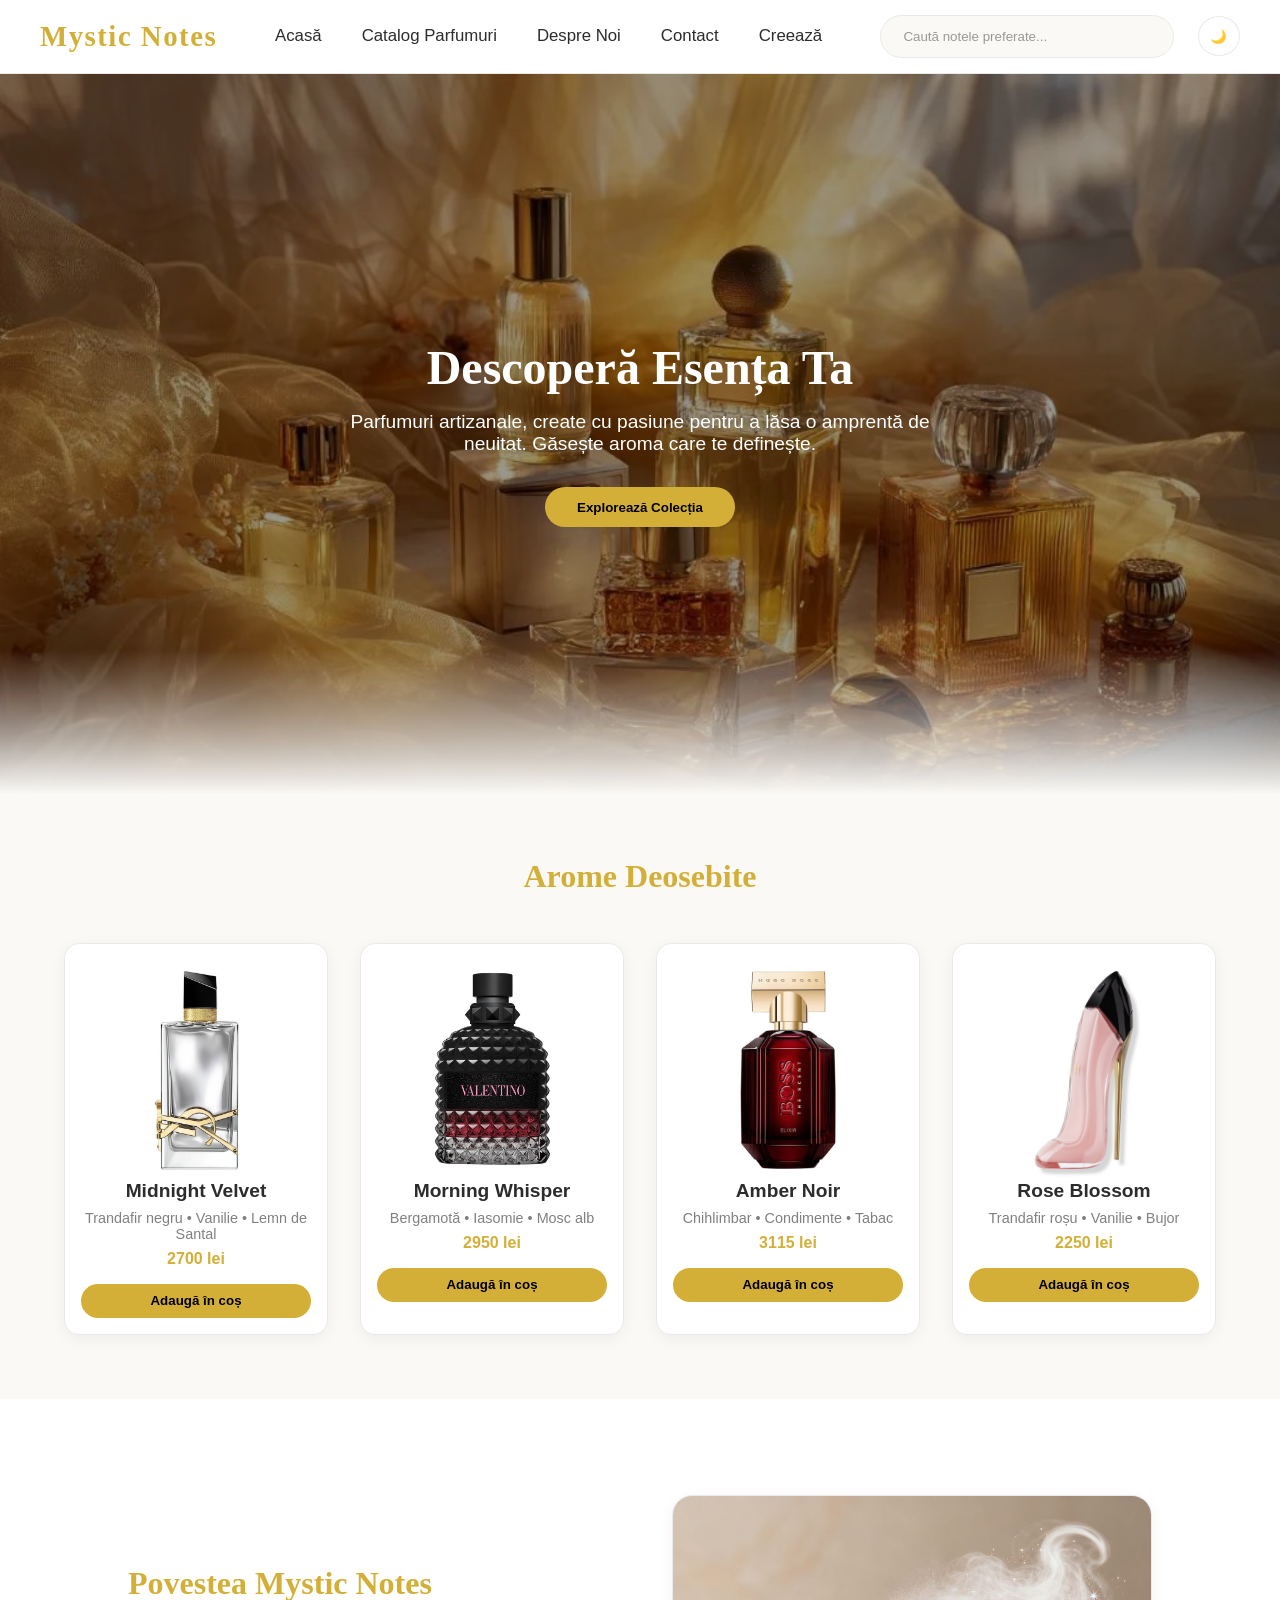
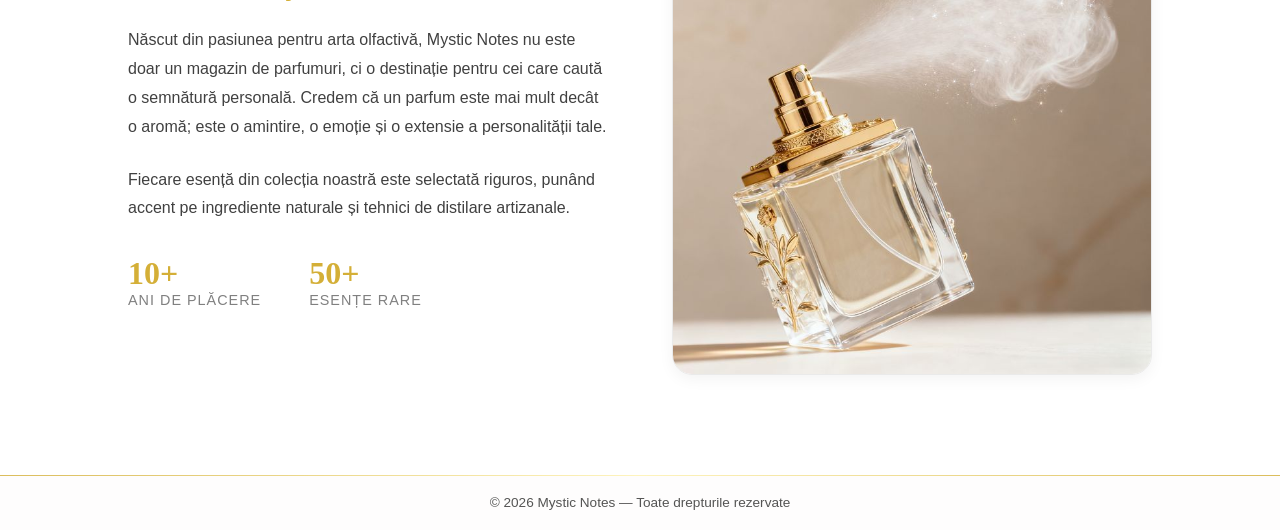
==== commit c5bd9c6d: "add footer" ====
--- a/index.html
+++ b/index.html
@@ -34,13 +34,13 @@
                 </button>
             </div>
 
-           
-          <button id="theme-toggle" class="theme-btn">🌙</button>
-        <script src="theme.js"></script>
-    </div>
-</header>
-<script src="script.js"></script>
-    
+
+            <button id="theme-toggle" class="theme-btn">🌙</button>
+            <script src="theme.js"></script>
+        </div>
+    </header>
+    <script src="script.js"></script>
+
     <main>
 
         <section class="hero">
@@ -113,7 +113,7 @@
             </div>
         </section>
 
-      <section class="about" id="despre-noi">
+        <section class="about" id="despre-noi">
             <div class="about-container">
                 <div class="about-text">
                     <h2 class="section-title">Povestea Mystic Notes</h2>
@@ -139,5 +139,9 @@
             </div>
         </section>
     </main>
+    <footer class="footer-simple">
+        <p>© 2026 Mystic Notes — Toate drepturile rezervate</p>
+    </footer>
 </body>
+
 </html>
--- a/style.css
+++ b/style.css
@@ -1,19 +1,23 @@
 /* Variabile globale - Tema Light (Implicită) */
 :root {
-    --bg-color: #faf9f6; /* Alb cald, perlat */
+    --bg-color: #faf9f6;
+    /* Alb cald, perlat */
     --header-bg: #ffffff;
     --text-color: #2c2c2c;
-    --accent-color: #d4af37; /* Auriu rafinat */
+    --accent-color: #d4af37;
+    /* Auriu rafinat */
     --shadow: 0 4px 15px rgba(0, 0, 0, 0.05);
     --border-color: #eaeaea;
 }
 
 /* Suprascrierea variabilelor pentru Tema Dark */
 body.dark-mode {
-    --bg-color: #0f0f11; /* Negru intens, misterios */
+    --bg-color: #0f0f11;
+    /* Negru intens, misterios */
     --header-bg: #1a1a1c;
     --text-color: #f0f0f0;
-    --accent-color: #cda434; /* Auriu ajustat pentru contrast */
+    --accent-color: #cda434;
+    /* Auriu ajustat pentru contrast */
     --shadow: 0 4px 15px rgba(0, 0, 0, 0.4);
     --border-color: #2a2a2c;
 }
@@ -48,7 +52,8 @@
     font-weight: 700;
     color: var(--accent-color);
     letter-spacing: 1.5px;
-    font-family: 'Georgia', serif; /* Font cu serife pentru eleganță */
+    font-family: 'Georgia', serif;
+    /* Font cu serife pentru eleganță */
     cursor: pointer;
 }
 
@@ -153,7 +158,7 @@
     justify-content: center;
     text-align: center;
     padding: 0 10%;
-    background: linear-gradient(rgba(0,0,0,0.4), rgba(0,0,0,0.4)), url(imp/aroma.jpg);
+    background: linear-gradient(rgba(0, 0, 0, 0.4), rgba(0, 0, 0, 0.4)), url(imp/aroma.jpg);
     background-size: cover;
     background-position: center;
     color: white;
@@ -234,7 +239,8 @@
 .product-image img {
     max-width: 100%;
     max-height: 100%;
-    object-fit: contain; /* 🔥 schimbă asta */
+    object-fit: contain;
+    /* 🔥 schimbă asta */
 }
 
 /* Text produs */
@@ -348,6 +354,7 @@
     .product-grid {
         grid-template-columns: repeat(2, 1fr);
     }
+
     .about-container {
         flex-direction: column;
     }
@@ -357,15 +364,20 @@
     .product-grid {
         grid-template-columns: 1fr;
     }
+
     .navbar {
-        display: none; /* Ideal ar fi un meniu burger aici ulterior */
+        display: none;
+        /* Ideal ar fi un meniu burger aici ulterior */
     }
 }
 
 .product-link {
-    text-decoration: none; /* Scoate linia de sub text */
-    color: inherit;        /* Păstrează culoarea originală a textului */
-    display: block;        /* Face tot spațiul link-ului clicabil */
+    text-decoration: none;
+    /* Scoate linia de sub text */
+    color: inherit;
+    /* Păstrează culoarea originală a textului */
+    display: block;
+    /* Face tot spațiul link-ului clicabil */
 }
 
 .product-image img {
@@ -373,7 +385,8 @@
 }
 
 .product-link:hover .product-image img {
-    transform: scale(1.05); /* Efect vizual plăcut la hover pe link */
+    transform: scale(1.05);
+    /* Efect vizual plăcut la hover pe link */
 }
 
 .product-card img {
@@ -386,6 +399,7 @@
 .product-card:hover img {
     transform: scale(1.05);
 }
+
 #currency {
     margin-left: 10px;
     padding: 5px;
@@ -405,14 +419,14 @@
 }
 
 button {
-            background: #c9a27c;
-            color: white;
-            padding: 12px 20px;
-            border: none;
-            border-radius: 8px;
-            cursor: pointer;
-            font-weight: bold;
-        }
+    background: #c9a27c;
+    color: white;
+    padding: 12px 20px;
+    border: none;
+    border-radius: 8px;
+    cursor: pointer;
+    font-weight: bold;
+}
 
 .right-side {
     margin-left: auto;
@@ -430,4 +444,42 @@
 .nav-links a {
     text-decoration: none;
     color: inherit;
+}
+
+.footer-simple {
+    position: relative;
+    text-align: center;
+    padding: 20px 10px;
+    font-size: 0.85rem;
+    opacity: 0.8;
+    background-color: var(--header-bg);
+    overflow: hidden;
+}
+
+/* Linia aurie animată */
+.footer-simple::before {
+    content: "";
+    position: absolute;
+    top: 0;
+    left: -50%;
+    width: 200%;
+    height: 1px;
+    background: linear-gradient(90deg,
+            transparent,
+            #d4af37,
+            #fff3b0,
+            #d4af37,
+            transparent);
+    animation: goldLine 4s linear infinite;
+}
+
+/* Animație */
+@keyframes goldLine {
+    0% {
+        transform: translateX(0);
+    }
+
+    100% {
+        transform: translateX(50%);
+    }
 }
